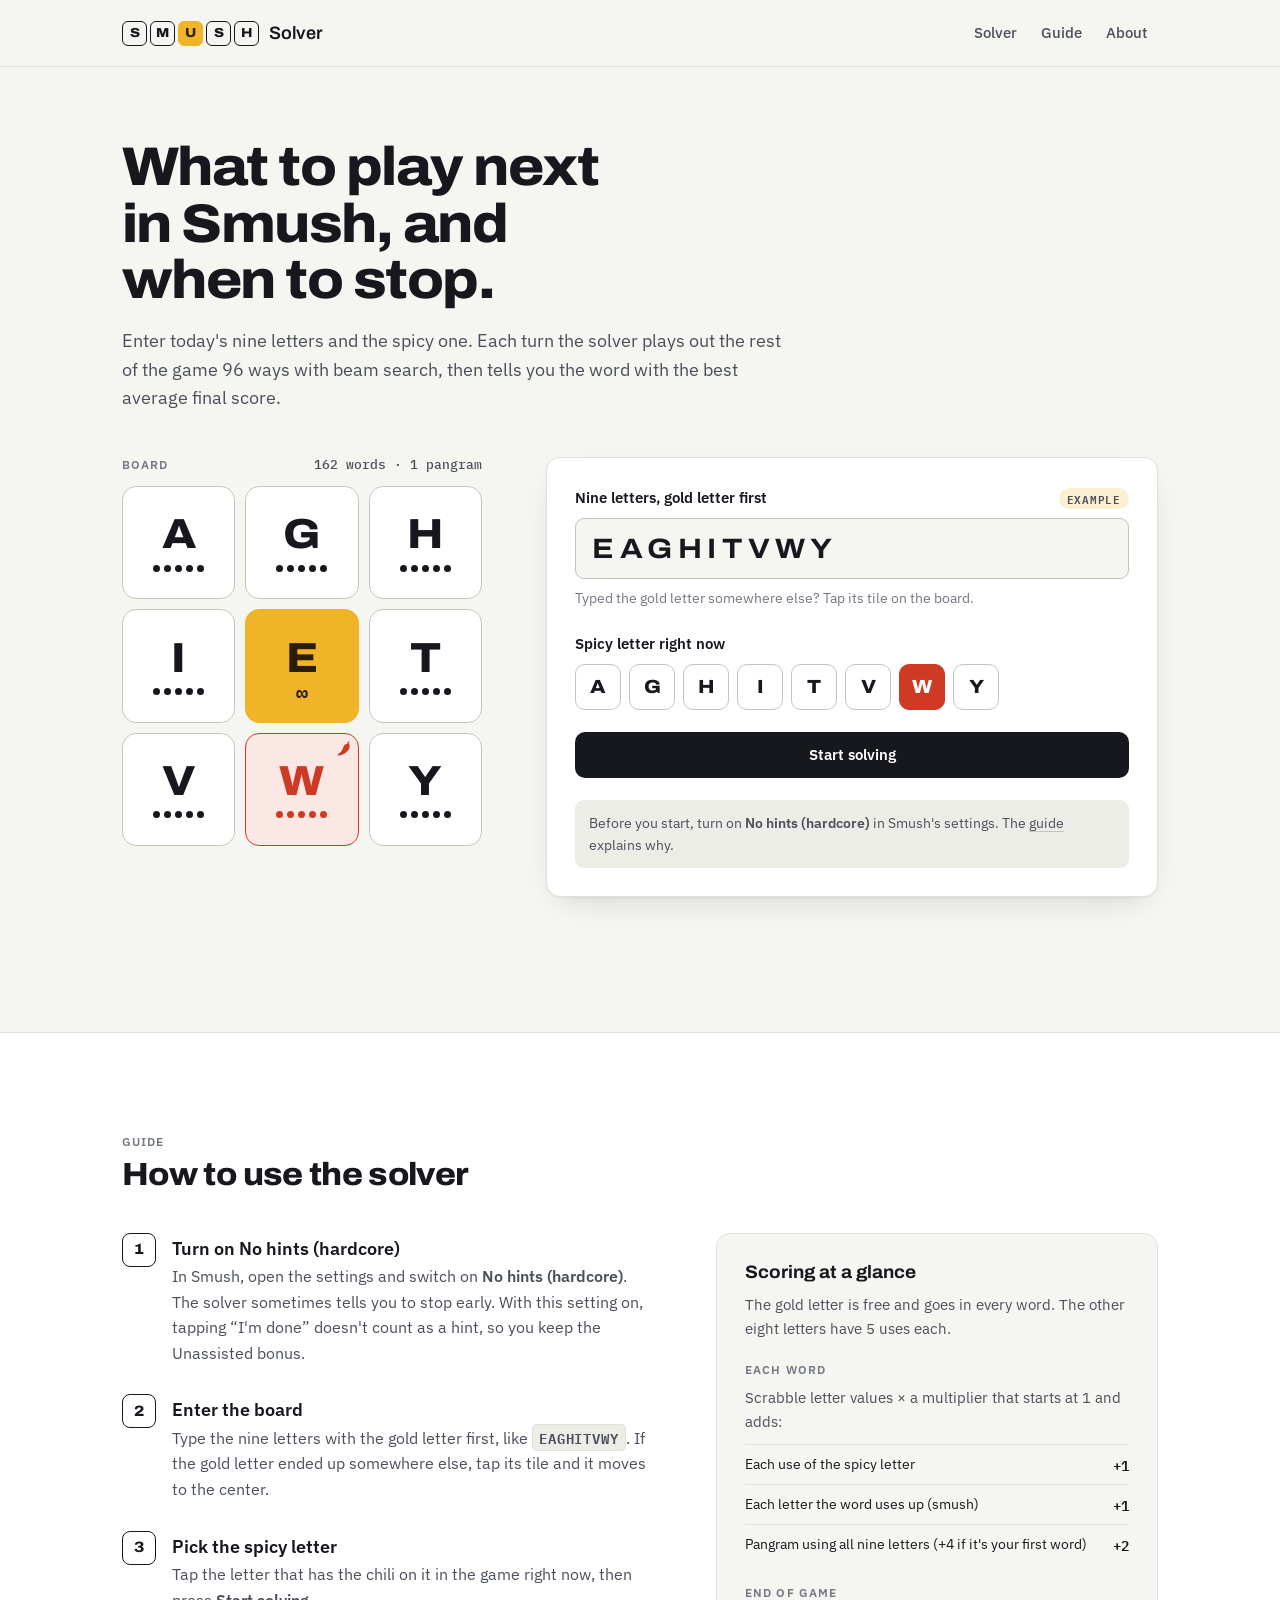
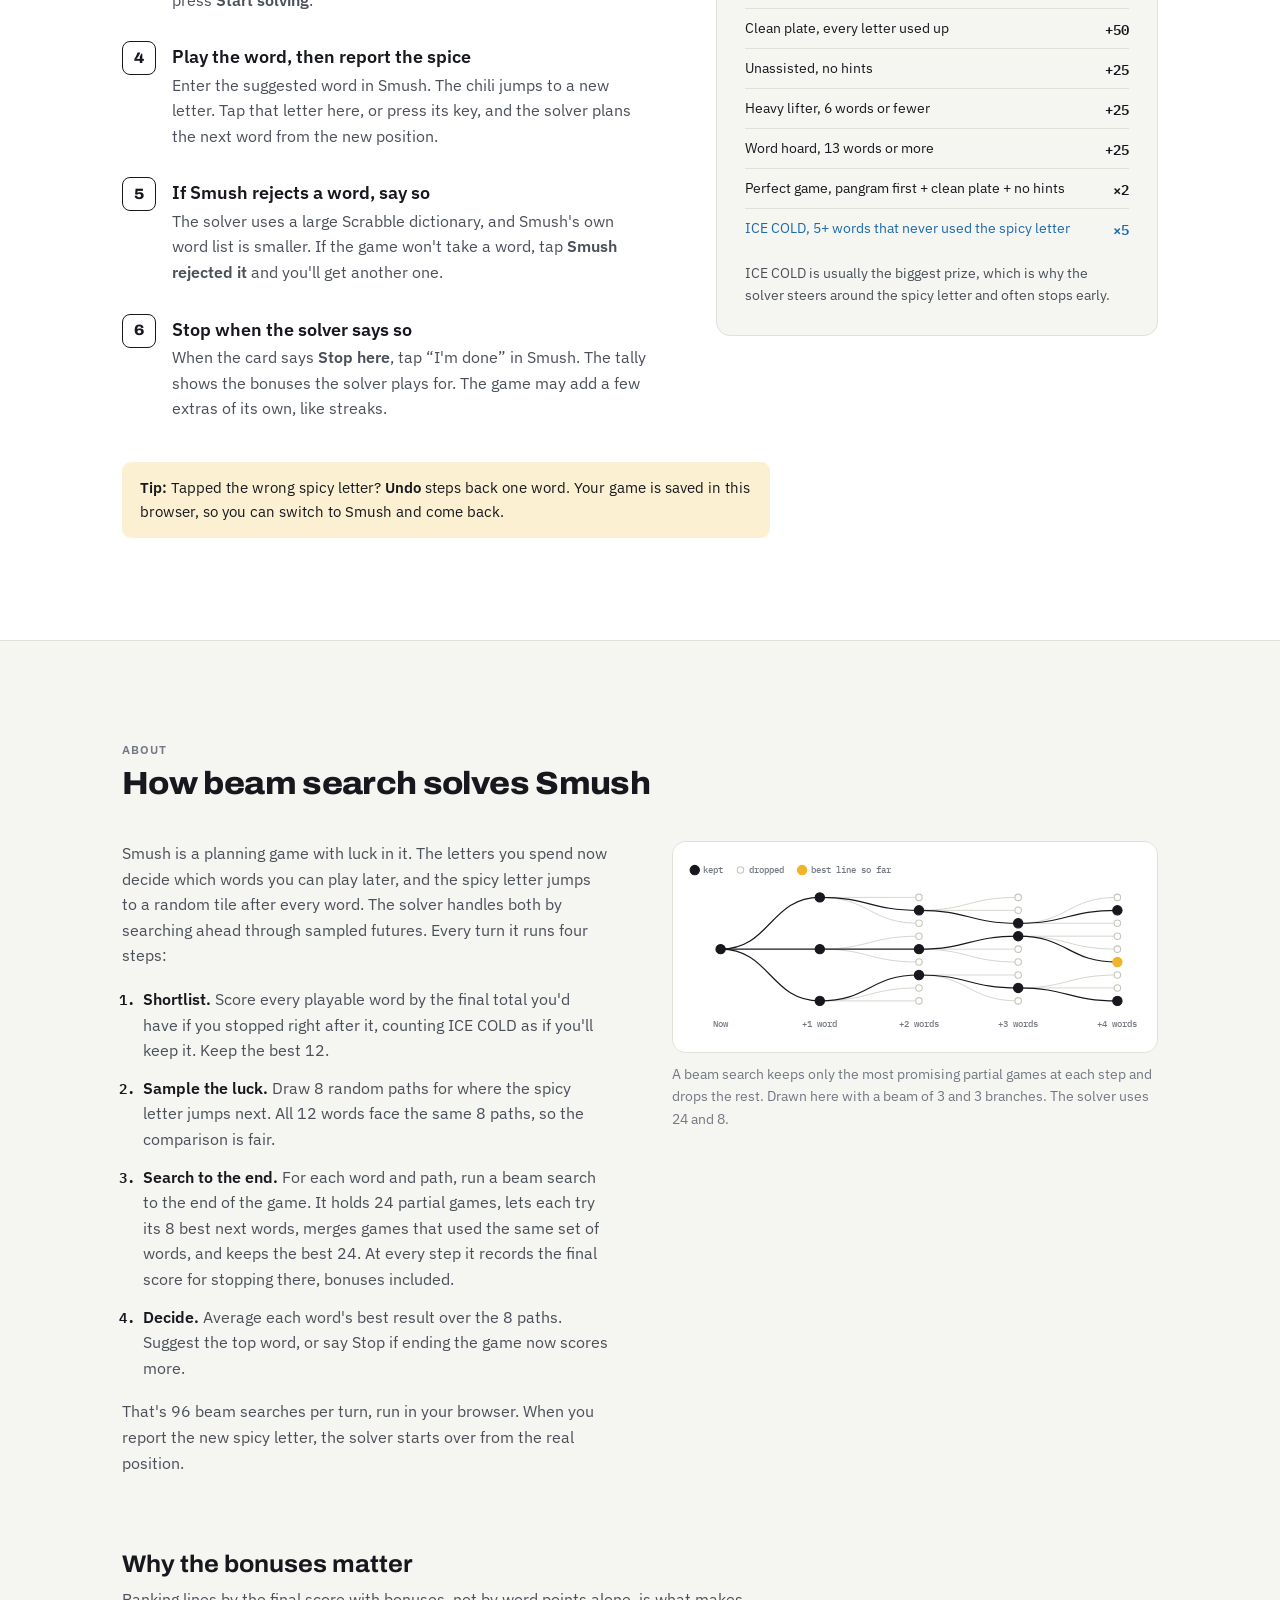
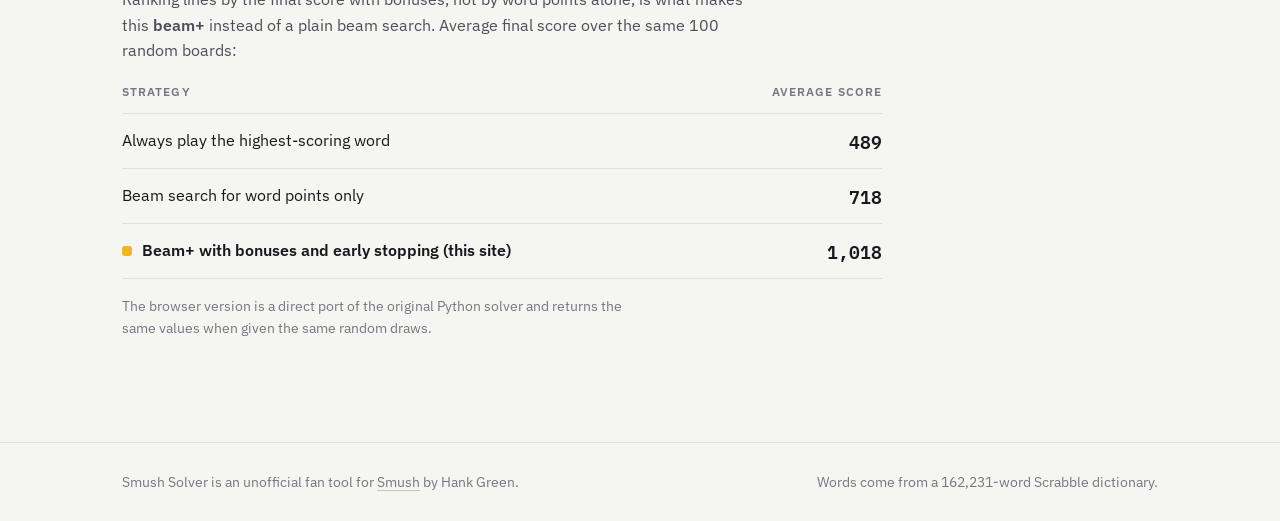
==== index.html @ 4de95fb4 "Smush Solver site" ====
<!doctype html>
<html lang="en">
<head>
<meta charset="utf-8">
<meta name="viewport" content="width=device-width, initial-scale=1, viewport-fit=cover">
<title>Smush Solver</title>
<meta name="claude:viewport-fit-sides" content="cover">
<meta name="description" content="Enter today's Smush letters and get the best word to play each turn, picked by beam search.">
<link rel="preconnect" href="https://fonts.googleapis.com">
<link rel="preconnect" href="https://fonts.gstatic.com" crossorigin>
<link rel="stylesheet" href="https://fonts.googleapis.com/css2?family=Archivo:wdth,wght@62..125,100..900&family=IBM+Plex+Mono:wght@400;500;600&family=IBM+Plex+Sans:wght@400;500;600&display=swap">
<link rel="stylesheet" href="style.css">
</head>
<body>

<header class="topbar">
  <div class="wrap topbar-in">
    <a class="brand" href="#top" aria-label="Smush Solver, back to top">
      <span class="brand-tiles" aria-hidden="true"><i>S</i><i>M</i><i class="gold">U</i><i>S</i><i>H</i></span>
      <span class="brand-word">Solver</span>
    </a>
    <nav class="nav" aria-label="Sections">
      <a href="#solver">Solver</a>
      <a href="#guide">Guide</a>
      <a href="#about">About</a>
    </nav>
  </div>
</header>

<main id="top">
  <section class="intro wrap">
    <h1>What to play next in Smush, and when to stop.</h1>
    <p class="lede">Enter today's nine letters and the spicy one. Each turn the solver plays out the rest of the game 96 ways with beam search, then tells you the word with the best average final score.</p>
  </section>

  <section id="solver" class="solver wrap" aria-label="Solver">
    <div class="board-col">
      <div class="board-head">
        <span class="label">Board</span>
        <span id="board-meta" class="board-meta"></span>
      </div>
      <div id="board" class="board" role="group" aria-label="Letter tiles"></div>
      <dl id="stats" class="stats" hidden>
        <div><dt>Word points</dt><dd id="st-points">0</dd></div>
        <div><dt>Words</dt><dd id="st-words">0</dd></div>
        <div><dt>Ice cold</dt><dd id="st-ice">–</dd></div>
        <div><dt>If you stop now</dt><dd id="st-total">–</dd></div>
      </dl>
      <ul id="board-key" class="board-key" hidden>
        <li><span class="key-dot" aria-hidden="true"></span>Use left</li>
        <li><span class="key-dot ring" aria-hidden="true"></span>Spent by the suggested word</li>
      </ul>
    </div>

    <div class="turn-col">
      <form id="setup" class="card setup" novalidate>
        <div class="field">
          <div class="field-top">
            <label for="letters">Nine letters, gold letter first</label>
            <span id="example-tag" class="tag">Example</span>
          </div>
          <input id="letters" name="letters" type="text" inputmode="text" autocomplete="off" autocorrect="off"
                 autocapitalize="characters" spellcheck="false" maxlength="12" value="EAGHITVWY"
                 aria-describedby="letters-help">
          <p id="letters-help" class="help">Typed the gold letter somewhere else? Tap its tile on the board.</p>
        </div>
        <fieldset class="field">
          <legend>Spicy letter right now</legend>
          <div id="spice-pick" class="chips"></div>
        </fieldset>
        <p id="setup-error" class="error" role="alert"></p>
        <button id="start" class="btn primary" type="submit">Start solving</button>
        <p class="note">Before you start, turn on <b>No hints (hardcore)</b> in Smush's settings. The <a href="#guide">guide</a> explains why.</p>
      </form>

      <div id="turn" class="card turn" hidden tabindex="-1" aria-live="polite"></div>
    </div>

    <section id="log-card" class="log-card" hidden aria-label="Words played">
      <h2 class="label">Words played</h2>
      <ol id="log" class="log"></ol>
    </section>
  </section>

  <section id="guide" class="guide">
    <div class="wrap">
      <header class="section-head">
        <p class="label">Guide</p>
        <h2>How to use the solver</h2>
      </header>
      <div class="guide-grid">
        <ol class="steps">
          <li>
            <h3>Turn on No hints (hardcore)</h3>
            <p>In Smush, open the settings and switch on <b>No hints (hardcore)</b>. The solver sometimes tells you to stop early. With this setting on, tapping “I'm done” doesn't count as a hint, so you keep the Unassisted bonus.</p>
          </li>
          <li>
            <h3>Enter the board</h3>
            <p>Type the nine letters with the gold letter first, like <span class="kbd">EAGHITVWY</span>. If the gold letter ended up somewhere else, tap its tile and it moves to the center.</p>
          </li>
          <li>
            <h3>Pick the spicy letter</h3>
            <p>Tap the letter that has the chili on it in the game right now, then press <b>Start solving</b>.</p>
          </li>
          <li>
            <h3>Play the word, then report the spice</h3>
            <p>Enter the suggested word in Smush. The chili jumps to a new letter. Tap that letter here, or press its key, and the solver plans the next word from the new position.</p>
          </li>
          <li>
            <h3>If Smush rejects a word, say so</h3>
            <p>The solver uses a large Scrabble dictionary, and Smush's own word list is smaller. If the game won't take a word, tap <b>Smush rejected it</b> and you'll get another one.</p>
          </li>
          <li>
            <h3>Stop when the solver says so</h3>
            <p>When the card says <b>Stop here</b>, tap “I'm done” in Smush. The tally shows the bonuses the solver plays for. The game may add a few extras of its own, like streaks.</p>
          </li>
        </ol>
        <aside class="ref card" aria-labelledby="ref-title">
          <h3 id="ref-title">Scoring at a glance</h3>
          <p>The gold letter is free and goes in every word. The other eight letters have 5 uses each.</p>
          <p class="ref-sub">Each word</p>
          <p>Scrabble letter values × a multiplier that starts at 1 and adds:</p>
          <table class="ref-table">
            <tbody>
              <tr><th>Each use of the spicy letter</th><td>+1</td></tr>
              <tr><th>Each letter the word uses up (smush)</th><td>+1</td></tr>
              <tr><th>Pangram using all nine letters (+4 if it's your first word)</th><td>+2</td></tr>
            </tbody>
          </table>
          <p class="ref-sub">End of game</p>
          <table class="ref-table">
            <tbody>
              <tr><th>Clean plate, every letter used up</th><td>+50</td></tr>
              <tr><th>Unassisted, no hints</th><td>+25</td></tr>
              <tr><th>Heavy lifter, 6 words or fewer</th><td>+25</td></tr>
              <tr><th>Word hoard, 13 words or more</th><td>+25</td></tr>
              <tr><th>Perfect game, pangram first + clean plate + no hints</th><td>×2</td></tr>
              <tr class="ice"><th>ICE COLD, 5+ words that never used the spicy letter</th><td>×5</td></tr>
            </tbody>
          </table>
          <p class="ref-foot">ICE COLD is usually the biggest prize, which is why the solver steers around the spicy letter and often stops early.</p>
        </aside>
      </div>
      <p class="tip"><b>Tip:</b> Tapped the wrong spicy letter? <b>Undo</b> steps back one word. Your game is saved in this browser, so you can switch to Smush and come back.</p>
    </div>
  </section>

  <section id="about" class="about">
    <div class="wrap">
      <header class="section-head">
        <p class="label">About</p>
        <h2>How beam search solves Smush</h2>
      </header>
      <div class="about-grid">
        <div class="about-text">
          <p>Smush is a planning game with luck in it. The letters you spend now decide which words you can play later, and the spicy letter jumps to a random tile after every word. The solver handles both by searching ahead through sampled futures. Every turn it runs four steps:</p>
          <ol class="process">
            <li><b>Shortlist.</b> Score every playable word by the final total you'd have if you stopped right after it, counting ICE COLD as if you'll keep it. Keep the best 12.</li>
            <li><b>Sample the luck.</b> Draw 8 random paths for where the spicy letter jumps next. All 12 words face the same 8 paths, so the comparison is fair.</li>
            <li><b>Search to the end.</b> For each word and path, run a beam search to the end of the game. It holds 24 partial games, lets each try its 8 best next words, merges games that used the same set of words, and keeps the best 24. At every step it records the final score for stopping there, bonuses included.</li>
            <li><b>Decide.</b> Average each word's best result over the 8 paths. Suggest the top word, or say Stop if ending the game now scores more.</li>
          </ol>
          <p>That's 96 beam searches per turn, run in your browser. When you report the new spicy letter, the solver starts over from the real position.</p>
        </div>
        <figure class="beam-fig">
          <div class="fig-scroll"><svg id="beam-svg" viewBox="0 0 640 250" role="img" aria-labelledby="beam-cap"></svg></div>
          <figcaption id="beam-cap">A beam search keeps only the most promising partial games at each step and drops the rest. Drawn here with a beam of 3 and 3 branches. The solver uses 24 and 8.</figcaption>
        </figure>
      </div>
      <div class="results">
        <h3>Why the bonuses matter</h3>
        <p>Ranking lines by the final score with bonuses, not by word points alone, is what makes this <b>beam+</b> instead of a plain beam search. Average final score over the same 100 random boards:</p>
        <table class="results-table">
          <thead><tr><th scope="col">Strategy</th><th scope="col">Average score</th></tr></thead>
          <tbody>
            <tr><th scope="row">Always play the highest-scoring word</th><td>489</td></tr>
            <tr><th scope="row">Beam search for word points only</th><td>718</td></tr>
            <tr class="hl"><th scope="row">Beam+ with bonuses and early stopping (this site)</th><td>1,018</td></tr>
          </tbody>
        </table>
        <p class="fine">The browser version is a direct port of the original Python solver and returns the same values when given the same random draws.</p>
      </div>
    </div>
  </section>
</main>

<footer class="foot">
  <div class="wrap foot-in">
    <p>Smush Solver is an unofficial fan tool for <a href="https://hankgreen.com/smush" target="_blank" rel="noopener">Smush</a> by Hank Green.</p>
    <p>Words come from a 162,231-word Scrabble dictionary.</p>
  </div>
</footer>

<script src="words.js"></script>
<script src="smush.js"></script>
<script src="app.js"></script>
</body>
</html>
---- style.css ----
/* Layout: one reading column. The solver is a two-pane workbench (board on the
   left, the current turn and played words on the right) that stacks on phones
   with the turn card first. Gold marks the hub letter, red the spicy letter,
   blue ICE COLD. Everything else stays ink on paper. */
:root {
  --bg: #F5F5F1;
  --surface: #FFFFFF;
  --sunken: #EDEDE7;
  --ink: #16181D;
  --ink-2: #4A4F59;
  --muted: #737882;
  --line: #E1E0D9;
  --line-strong: #C6C5BC;
  --gold: #F0B429;
  --gold-ink: #2A1D00;
  --gold-soft: #FBF0D2;
  --spice: #CF3A24;
  --spice-soft: #FBE8E4;
  --on-spice: #FFFFFF;
  --ice: #1D6AAA;
  --btn: #16181D;
  --btn-ink: #FFFFFF;
  --shadow: 0 1px 2px rgba(22, 24, 29, .05), 0 12px 32px -16px rgba(22, 24, 29, .22);

  --font-display: "Archivo", "Helvetica Neue", Arial, system-ui, sans-serif;
  --font-body: "IBM Plex Sans", system-ui, -apple-system, "Segoe UI", Roboto, sans-serif;
  --font-mono: "IBM Plex Mono", ui-monospace, SFMono-Regular, Menlo, Consolas, monospace;

  --step--1: .8125rem;
  --step-0: 1rem;
  --step-1: 1.125rem;
  --step-2: 1.5rem;
  --step-3: 2rem;
  --step-4: clamp(2.1rem, 1.3rem + 3.2vw, 3.4rem);

  --radius: 14px;
  --radius-sm: 9px;
  --maxw: 1100px;
  --gutter: max(16px, env(safe-area-inset-left, 0px));
  --gutter-r: max(16px, env(safe-area-inset-right, 0px));
}

@media (prefers-color-scheme: dark) {
  :root:not([data-theme="light"]) {
    --bg: #111215;
    --surface: #191B1F;
    --sunken: #23262B;
    --ink: #EDECE7;
    --ink-2: #B4B7BE;
    --muted: #8B8F98;
    --line: #2A2D33;
    --line-strong: #3D4149;
    --gold: #F0B429;
    --gold-ink: #2A1D00;
    --gold-soft: #3A2F12;
    --spice: #FF6E55;
    --spice-soft: #3A1B16;
    --on-spice: #1A0702;
    --ice: #72B6F0;
    --btn: #EDECE7;
    --btn-ink: #111215;
    --shadow: 0 1px 2px rgba(0, 0, 0, .3), 0 12px 32px -16px rgba(0, 0, 0, .6);
    color-scheme: dark;
  }
}

:root[data-theme="dark"] {
  --bg: #111215;
  --surface: #191B1F;
  --sunken: #23262B;
  --ink: #EDECE7;
  --ink-2: #B4B7BE;
  --muted: #8B8F98;
  --line: #2A2D33;
  --line-strong: #3D4149;
  --gold: #F0B429;
  --gold-ink: #2A1D00;
  --gold-soft: #3A2F12;
  --spice: #FF6E55;
  --spice-soft: #3A1B16;
  --on-spice: #1A0702;
  --ice: #72B6F0;
  --btn: #EDECE7;
  --btn-ink: #111215;
  --shadow: 0 1px 2px rgba(0, 0, 0, .3), 0 12px 32px -16px rgba(0, 0, 0, .6);
  color-scheme: dark;
}

/* --- base ------------------------------------------------------------------ */

*, *::before, *::after { box-sizing: border-box; }
html { -webkit-text-size-adjust: 100%; scroll-behavior: smooth; scroll-padding-top: 16px; }
body {
  margin: 0;
  background: var(--bg);
  color: var(--ink);
  font: 400 var(--step-0)/1.6 var(--font-body);
  -webkit-font-smoothing: antialiased;
}
[hidden] { display: none !important; }
img, svg { max-width: 100%; }
a { color: inherit; text-decoration-color: var(--line-strong); text-underline-offset: 3px; }
a:hover { text-decoration-color: currentColor; }
:focus-visible { outline: 2px solid var(--ink); outline-offset: 2px; }
button { font: inherit; color: inherit; }
b { font-weight: 600; }

.wrap {
  max-width: var(--maxw);
  margin-inline: auto;
  padding-left: var(--gutter);
  padding-right: var(--gutter-r);
}
@media (min-width: 700px) {
  .wrap {
    padding-left: max(32px, env(safe-area-inset-left, 0px));
    padding-right: max(32px, env(safe-area-inset-right, 0px));
  }
}

.label {
  margin: 0;
  font: 600 .75rem/1.2 var(--font-body);
  letter-spacing: .09em;
  text-transform: uppercase;
  color: var(--muted);
}

/* --- header ------------------------------------------------------------------ */

.topbar { border-bottom: 1px solid var(--line); }
.topbar-in {
  display: flex;
  align-items: center;
  justify-content: space-between;
  gap: 16px;
  padding-block: 14px;
}
.brand { display: inline-flex; align-items: center; gap: 10px; text-decoration: none; }
.brand-tiles { display: inline-flex; gap: 3px; }
.brand-tiles i {
  display: grid;
  place-items: center;
  width: 25px;
  height: 25px;
  border: 1.5px solid var(--ink);
  border-radius: 6px;
  font: 800 13px/1 var(--font-display);
  font-stretch: 112%;
  font-style: normal;
}
.brand-tiles i.gold { background: var(--gold); border-color: var(--gold); color: var(--gold-ink); }
.brand-word { font: 600 var(--step-1)/1 var(--font-display); letter-spacing: -.01em; }
.nav { display: flex; gap: 2px; }
.nav a {
  padding: 7px 11px;
  border-radius: 8px;
  color: var(--ink-2);
  font-size: .9375rem;
  font-weight: 500;
  text-decoration: none;
}
.nav a:hover { background: var(--sunken); color: var(--ink); }
@media (max-width: 440px) {
  .brand-tiles i { width: 21px; height: 21px; font-size: 11px; border-radius: 5px; }
  .brand-word { font-size: 1rem; }
  .nav a { padding: 6px 7px; font-size: .875rem; }
}

/* --- intro ------------------------------------------------------------------- */

.intro { padding-block: clamp(36px, 6vw, 72px) clamp(28px, 4vw, 44px); }
.intro h1 {
  margin: 0;
  max-width: 17ch;
  font: 800 var(--step-4)/1.04 var(--font-display);
  font-stretch: 108%;
  letter-spacing: -.028em;
  text-wrap: balance;
}
.lede { margin: 18px 0 0; max-width: 60ch; color: var(--ink-2); font-size: var(--step-1); }

/* --- solver layout ------------------------------------------------------------ */

.solver {
  display: grid;
  grid-template-columns: minmax(0, 360px) minmax(0, 1fr);
  grid-template-areas: "board turn" "board log";
  grid-template-rows: auto 1fr;
  column-gap: clamp(28px, 5vw, 64px);
  row-gap: 32px;
  padding-bottom: clamp(56px, 8vw, 104px);
}
.board-col { grid-area: board; align-self: start; position: sticky; top: 20px; min-width: 0; }
.turn-col { grid-area: turn; min-width: 0; }
.log-card { grid-area: log; min-width: 0; align-self: start; }
@media (max-width: 820px) {
  .solver {
    grid-template-columns: minmax(0, 1fr);
    grid-template-areas: "turn" "board" "log";
    grid-template-rows: auto;
  }
  .board-col { position: static; max-width: 420px; }
}

.card {
  background: var(--surface);
  border: 1px solid var(--line);
  border-radius: var(--radius);
  padding: clamp(18px, 3vw, 28px);
  box-shadow: var(--shadow);
}

/* --- board ------------------------------------------------------------------- */

.board-head {
  display: flex;
  align-items: baseline;
  justify-content: space-between;
  gap: 12px;
  margin-bottom: 12px;
}
.board-meta {
  font: 500 .8125rem/1.3 var(--font-mono);
  color: var(--ink-2);
  text-align: right;
}
.board { display: grid; grid-template-columns: repeat(3, minmax(0, 1fr)); gap: 10px; }

.tile {
  position: relative;
  aspect-ratio: 1;
  max-width: 100%;
  display: flex;
  flex-direction: column;
  align-items: center;
  justify-content: center;
  gap: 9px;
  padding: 0;
  border: 1.5px solid var(--line-strong);
  border-radius: var(--radius);
  background: var(--surface);
  color: var(--ink);
  cursor: pointer;
  transition: transform .12s ease;
}
.tile:disabled { cursor: default; color: var(--ink); }
.tile:not(:disabled):hover { transform: translateY(-2px); border-color: var(--ink); }
.tile-letter {
  font: 800 clamp(30px, 8.5vw, 42px)/1 var(--font-display);
  font-stretch: 110%;
}
.pips { display: flex; gap: 4px; height: 8px; align-items: center; }
.pips i { width: 7px; height: 7px; border-radius: 50%; background: currentColor; }
.pips i.spend { background: transparent; box-shadow: inset 0 0 0 1.5px currentColor; }
.pips i.off { background: transparent; box-shadow: inset 0 0 0 1.5px var(--line-strong); }
.hub-mark { display: none; font: 600 20px/8px var(--font-mono); }
.flag {
  position: absolute;
  top: 7px;
  left: 8px;
  font: 600 .625rem/1 var(--font-mono);
  letter-spacing: .08em;
  text-transform: uppercase;
}
.badge { position: absolute; top: 6px; right: 6px; width: 17px; height: 17px; color: var(--spice); }
.badge svg { display: block; width: 100%; height: 100%; }

.tile.is-hub { background: var(--gold); border-color: var(--gold); color: var(--gold-ink); }
.tile.is-hub .pips { display: none; }
.tile.is-hub .hub-mark { display: block; }
.tile.is-spicy { border-color: var(--spice); background: var(--spice-soft); }
.tile.is-spicy .tile-letter, .tile.is-spicy .pips { color: var(--spice); }
.tile.is-used { border-color: var(--ink); box-shadow: inset 0 0 0 1px var(--ink); }
.tile.is-spicy.is-used { border-color: var(--spice); box-shadow: inset 0 0 0 1px var(--spice); }
.tile.is-out { background: transparent; border-style: dashed; }
.tile.is-out .tile-letter { color: var(--muted); opacity: .5; }
.tile.is-empty { background: transparent; border-style: dashed; }
.tile.is-empty .pips { visibility: hidden; }

.stats {
  display: grid;
  grid-template-columns: repeat(2, minmax(0, 1fr));
  gap: 1px;
  margin: 18px 0 0;
  overflow: hidden;
  background: var(--line);
  border: 1px solid var(--line);
  border-radius: var(--radius-sm);
}
.stats > div { background: var(--surface); padding: 10px 14px; }
.stats dt { font-size: .75rem; color: var(--muted); }
.stats dd {
  margin: 2px 0 0;
  font: 600 var(--step-1)/1.25 var(--font-mono);
  font-variant-numeric: tabular-nums;
}
.stats dd.ice-on { color: var(--ice); }
.stats dd.ice-off { color: var(--muted); }
.board-key {
  display: flex;
  flex-wrap: wrap;
  gap: 6px 16px;
  margin: 14px 0 0;
  padding: 0;
  list-style: none;
  font-size: .8125rem;
  color: var(--muted);
}
.board-key li { display: inline-flex; align-items: center; gap: 6px; }
.key-dot { width: 8px; height: 8px; border-radius: 50%; background: var(--ink); }
.key-dot.ring { background: transparent; box-shadow: inset 0 0 0 1.5px var(--ink); }

/* --- setup ------------------------------------------------------------------- */

.setup { display: grid; gap: 22px; }
.field { display: grid; gap: 8px; min-width: 0; margin: 0; padding: 0; border: 0; }
.field-top { display: flex; align-items: center; justify-content: space-between; gap: 8px; }
.field label, .field legend { padding: 0; font-weight: 600; font-size: .9375rem; }
.field legend { margin-bottom: 8px; }
.tag {
  padding: 5px 8px;
  border-radius: 999px;
  background: var(--gold-soft);
  color: var(--ink-2);
  font: 600 .6875rem/1 var(--font-mono);
  letter-spacing: .07em;
  text-transform: uppercase;
}
#letters {
  width: 100%;
  min-width: 0;
  padding: 14px 16px;
  border: 1.5px solid var(--line-strong);
  border-radius: var(--radius-sm);
  background: var(--bg);
  color: var(--ink);
  font: 700 clamp(22px, 5vw, 28px)/1 var(--font-display);
  font-stretch: 112%;
  letter-spacing: .2em;
  text-transform: uppercase;
}
#letters:focus { outline: none; border-color: var(--ink); box-shadow: 0 0 0 3px var(--gold-soft); }
.help { margin: 0; font-size: .875rem; color: var(--muted); }
.error { margin: 0; color: var(--spice); font-size: .9375rem; font-weight: 500; }
.error:empty { display: none; }
.note {
  margin: 0;
  padding: 12px 14px;
  border-radius: var(--radius-sm);
  background: var(--sunken);
  color: var(--ink-2);
  font-size: .875rem;
}

.chips { display: flex; gap: clamp(4px, 1.4vw, 8px); }
.chip-btn {
  flex: 0 1 46px;
  min-width: 0;
  height: 46px;
  border: 1.5px solid var(--line-strong);
  border-radius: 10px;
  background: var(--surface);
  color: var(--ink);
  font: 800 19px/1 var(--font-display);
  font-stretch: 110%;
  cursor: pointer;
}
.chip-btn:hover { border-color: var(--spice); color: var(--spice); }
.chip-btn[aria-pressed="true"] { background: var(--spice); border-color: var(--spice); color: var(--on-spice); }

.btn {
  display: inline-flex;
  align-items: center;
  justify-content: center;
  gap: 8px;
  padding: 13px 20px;
  border: 1.5px solid transparent;
  border-radius: 10px;
  font-weight: 600;
  font-size: .9375rem;
  line-height: 1.2;
  cursor: pointer;
  transition: border-color .12s ease, color .12s ease, opacity .12s ease;
}
.btn.primary { background: var(--btn); color: var(--btn-ink); }
.btn.primary:hover { opacity: .88; }
.btn.ghost {
  padding: 9px 14px;
  background: transparent;
  border-color: var(--line-strong);
  color: var(--ink-2);
  font-size: .875rem;
}
.btn.ghost:hover { border-color: var(--ink); color: var(--ink); }

/* --- turn card ---------------------------------------------------------------- */

.turn { display: grid; gap: 18px; container-type: inline-size; }
.turn:focus { outline: none; }
.turn > * { margin: 0; }
.turn-top { display: flex; align-items: center; justify-content: space-between; gap: 8px; }
.big-word {
  font: 800 clamp(26px, calc(100cqi / (var(--len, 8) * .86)), 60px)/1 var(--font-display);
  font-stretch: 115%;
  letter-spacing: .02em;
  text-transform: uppercase;
  overflow-wrap: anywhere;
}
.big-word.quiet { color: var(--muted); }
.score-line { display: flex; flex-wrap: wrap; align-items: center; gap: 8px 12px; }
.pts { font: 700 var(--step-3)/1 var(--font-mono); font-variant-numeric: tabular-nums; }
.formula { font: 500 .875rem/1 var(--font-mono); color: var(--muted); }
.mchips { display: inline-flex; flex-wrap: wrap; gap: 6px; }
.mchip {
  padding: 5px 8px;
  border-radius: 999px;
  background: var(--sunken);
  color: var(--ink-2);
  font: 600 .75rem/1 var(--font-mono);
  white-space: nowrap;
}
.mchip.spice { background: var(--spice-soft); color: var(--spice); }
.mchip.gold { background: var(--gold-soft); color: var(--ink); }
.projection { color: var(--ink-2); font-size: .9375rem; }
.projection b { font-family: var(--font-mono); color: var(--ink); }
.divider { height: 1px; border: 0; background: var(--line); }
.ask-block { display: grid; gap: 10px; }
.ask { margin: 0; font-weight: 600; }
.ask small { display: block; color: var(--muted); font-size: .8125rem; font-weight: 400; }
.turn-actions { display: flex; flex-wrap: wrap; gap: 8px; }
.turn p.body { color: var(--ink-2); max-width: 56ch; }

.searching { font: 800 var(--step-3)/1 var(--font-display); font-stretch: 112%; color: var(--muted); }
.progress { height: 6px; overflow: hidden; border-radius: 999px; background: var(--sunken); }
.progress span { display: block; width: 0; height: 100%; border-radius: inherit; background: var(--ink); transition: width .12s linear; }
.small { font-size: .875rem; color: var(--muted); }

.tally { width: 100%; border-collapse: collapse; font-variant-numeric: tabular-nums; }
.tally th, .tally td { padding: 9px 0; border-bottom: 1px solid var(--line); }
.tally th { text-align: left; font-weight: 400; }
.tally td { text-align: right; font: 600 .9375rem var(--font-mono); }
.tally tr.ice th, .tally tr.ice td { color: var(--ice); }
.tally tr.total th, .tally tr.total td { border-bottom: 0; padding-top: 14px; font-weight: 600; }
.tally tr.total td { font-size: var(--step-3); font-weight: 700; }

/* --- played words ----------------------------------------------------------------- */

.log { margin: 12px 0 0; padding: 0; list-style: none; border-top: 1px solid var(--line); }
.log li {
  display: grid;
  grid-template-columns: 2em minmax(0, 1fr) auto;
  align-items: baseline;
  gap: 2px 12px;
  padding: 11px 0;
  border-bottom: 1px solid var(--line);
}
.log .n { font: 500 .8125rem var(--font-mono); color: var(--muted); }
.log .w {
  min-width: 0;
  font: 700 1rem/1.3 var(--font-display);
  font-stretch: 108%;
  letter-spacing: .04em;
  text-transform: uppercase;
  overflow-wrap: anywhere;
}
.log .p { font: 600 .9375rem var(--font-mono); text-align: right; font-variant-numeric: tabular-nums; }
.log .tags { grid-column: 2 / -1; display: flex; flex-wrap: wrap; gap: 4px; }
.log .tags:empty { display: none; }
.log li.rejected .w { color: var(--muted); text-decoration: line-through; }
.log li.rejected .p { color: var(--muted); }
.log li.empty { display: block; color: var(--muted); font-size: .9375rem; }

/* --- guide ------------------------------------------------------------------------ */

.guide, .about { padding-block: clamp(56px, 8vw, 104px); }
.guide { background: var(--surface); border-block: 1px solid var(--line); }
.section-head h2 {
  margin: 8px 0 0;
  font: 800 var(--step-3)/1.1 var(--font-display);
  font-stretch: 106%;
  letter-spacing: -.02em;
  text-wrap: balance;
}
.guide-grid {
  display: grid;
  grid-template-columns: minmax(0, 1.2fr) minmax(0, 1fr);
  gap: clamp(32px, 5vw, 72px);
  align-items: start;
  margin-top: 40px;
}
.steps { display: grid; gap: 28px; margin: 0; padding: 0; list-style: none; counter-reset: step; }
.steps li {
  display: grid;
  grid-template-columns: 34px minmax(0, 1fr);
  column-gap: 16px;
  counter-increment: step;
}
.steps li::before {
  content: counter(step);
  grid-row: span 2;
  display: grid;
  place-items: center;
  width: 34px;
  height: 34px;
  border: 1.5px solid var(--ink);
  border-radius: 8px;
  font: 800 15px/1 var(--font-display);
  font-stretch: 110%;
}
.steps h3 { margin: 4px 0 4px; font: 600 var(--step-1)/1.3 var(--font-body); }
.steps p { margin: 0; max-width: 60ch; color: var(--ink-2); }
.kbd {
  padding: 1px 6px;
  border: 1px solid var(--line);
  border-radius: 5px;
  background: var(--sunken);
  font: 600 .875em var(--font-mono);
  letter-spacing: .06em;
}

.ref { background: var(--bg); box-shadow: none; }
.ref h3 { margin: 0 0 10px; font: 700 var(--step-1)/1.2 var(--font-display); font-stretch: 105%; }
.ref p { margin: 0 0 10px; color: var(--ink-2); font-size: .9375rem; }
.ref .ref-sub {
  margin: 22px 0 8px;
  font: 600 .75rem/1.2 var(--font-body);
  letter-spacing: .09em;
  text-transform: uppercase;
  color: var(--muted);
}
.ref-table { width: 100%; border-collapse: collapse; font-size: .875rem; }
.ref-table th, .ref-table td { padding: 8px 0; border-top: 1px solid var(--line); vertical-align: top; }
.ref-table th { padding-right: 12px; text-align: left; font-weight: 400; }
.ref-table td { text-align: right; font: 600 .875rem var(--font-mono); white-space: nowrap; }
.ref-table tr.ice th, .ref-table tr.ice td { color: var(--ice); }
.ref .ref-foot { margin: 14px 0 0; font-size: .875rem; }
.tip {
  max-width: 72ch;
  margin: 40px 0 0;
  padding: 14px 18px;
  border-radius: var(--radius-sm);
  background: var(--gold-soft);
  font-size: .9375rem;
}

/* --- about ------------------------------------------------------------------------ */

.about-grid {
  display: grid;
  grid-template-columns: minmax(0, 1fr) minmax(0, 1fr);
  gap: clamp(32px, 5vw, 72px);
  align-items: start;
  margin-top: 40px;
}
.about-text > p { margin: 0 0 18px; max-width: 62ch; color: var(--ink-2); }
.process { display: grid; gap: 12px; margin: 0 0 18px; padding-left: 1.3em; color: var(--ink-2); }
.process li::marker { font: 600 .9em var(--font-mono); color: var(--ink); }
.process b { color: var(--ink); }
.beam-fig { margin: 0; min-width: 0; }
.fig-scroll {
  overflow-x: auto;
  padding: 18px 16px 12px;
  border: 1px solid var(--line);
  border-radius: var(--radius);
  background: var(--surface);
}
#beam-svg { display: block; width: 100%; min-width: 460px; height: auto; }
.beam-fig figcaption { max-width: 60ch; margin-top: 10px; color: var(--muted); font-size: .875rem; }
.bm-edge { fill: none; stroke: var(--line-strong); stroke-width: 1; }
.bm-edge.kept { stroke: var(--ink); stroke-width: 1.6; }
.bm-node { fill: var(--surface); stroke: var(--line-strong); stroke-width: 1.5; }
.bm-node.kept { fill: var(--ink); stroke: var(--ink); }
.bm-node.best { fill: var(--gold); stroke: var(--gold); }
.bm-text { fill: var(--muted); font: 500 12px var(--font-mono); }

.results { max-width: 760px; margin-top: 56px; }
.results h3 { margin: 0 0 8px; font: 700 var(--step-2)/1.2 var(--font-display); font-stretch: 105%; }
.results > p { margin: 0; color: var(--ink-2); max-width: 64ch; }
.results-table { width: 100%; margin-top: 18px; border-collapse: collapse; }
.results-table th, .results-table td { padding: 12px 0; border-bottom: 1px solid var(--line); text-align: left; font-weight: 400; }
.results-table thead th {
  padding-top: 0;
  font-size: .75rem;
  font-weight: 600;
  letter-spacing: .09em;
  text-transform: uppercase;
  color: var(--muted);
}
.results-table thead th:last-child, .results-table td {
  text-align: right;
  white-space: nowrap;
  padding-left: 16px;
}
.results-table td { font: 600 var(--step-1) var(--font-mono); font-variant-numeric: tabular-nums; }
.results-table tr.hl th { font-weight: 600; }
.results-table tr.hl th::before {
  content: "";
  display: inline-block;
  width: 10px;
  height: 10px;
  margin-right: 10px;
  border-radius: 3px;
  background: var(--gold);
}
.fine { margin-top: 16px !important; color: var(--muted) !important; font-size: .875rem; }

@media (max-width: 820px) {
  .guide-grid, .about-grid { grid-template-columns: minmax(0, 1fr); }
}

/* --- footer ------------------------------------------------------------------------ */

.foot { padding-block: 28px; border-top: 1px solid var(--line); color: var(--muted); font-size: .875rem; }
.foot-in { display: flex; flex-wrap: wrap; justify-content: space-between; gap: 8px 24px; }
.foot p { margin: 0; }

@media (prefers-reduced-motion: reduce) {
  html { scroll-behavior: auto; }
  *, *::before, *::after { transition: none !important; animation: none !important; }
}
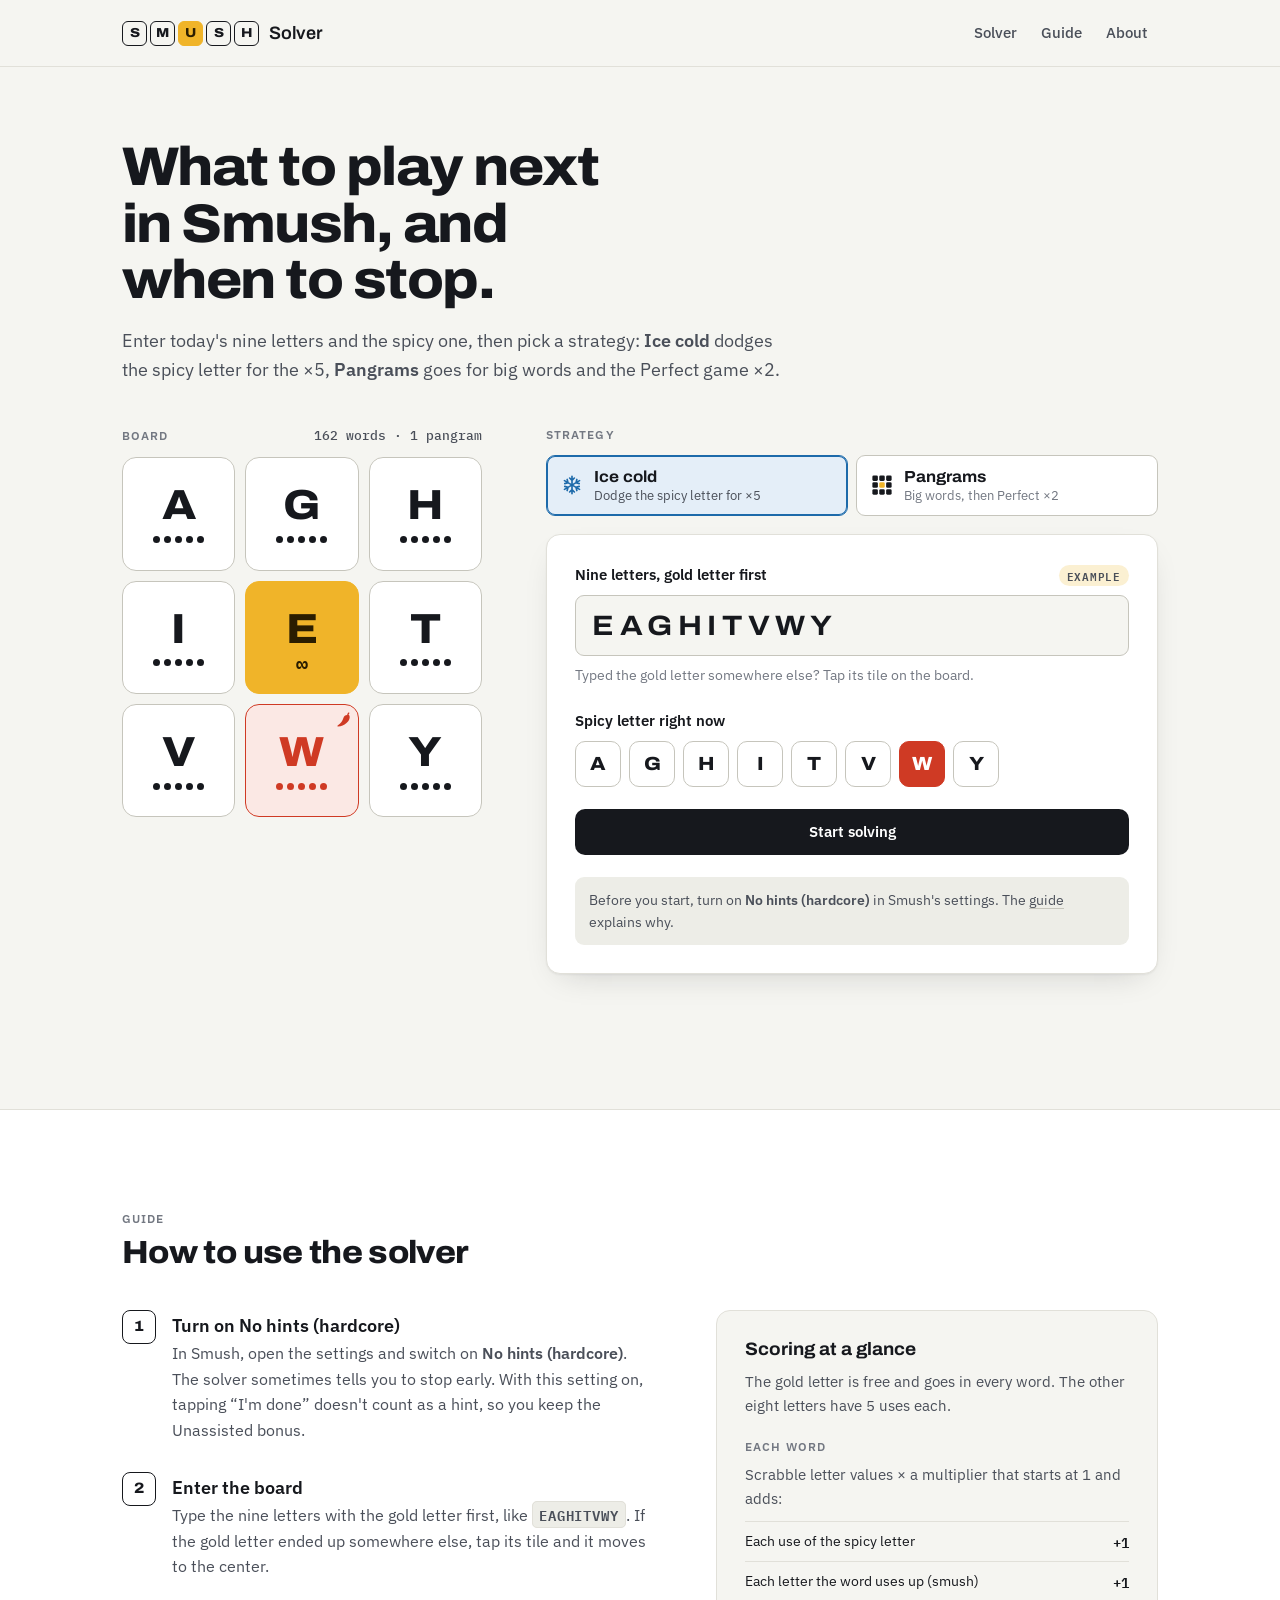
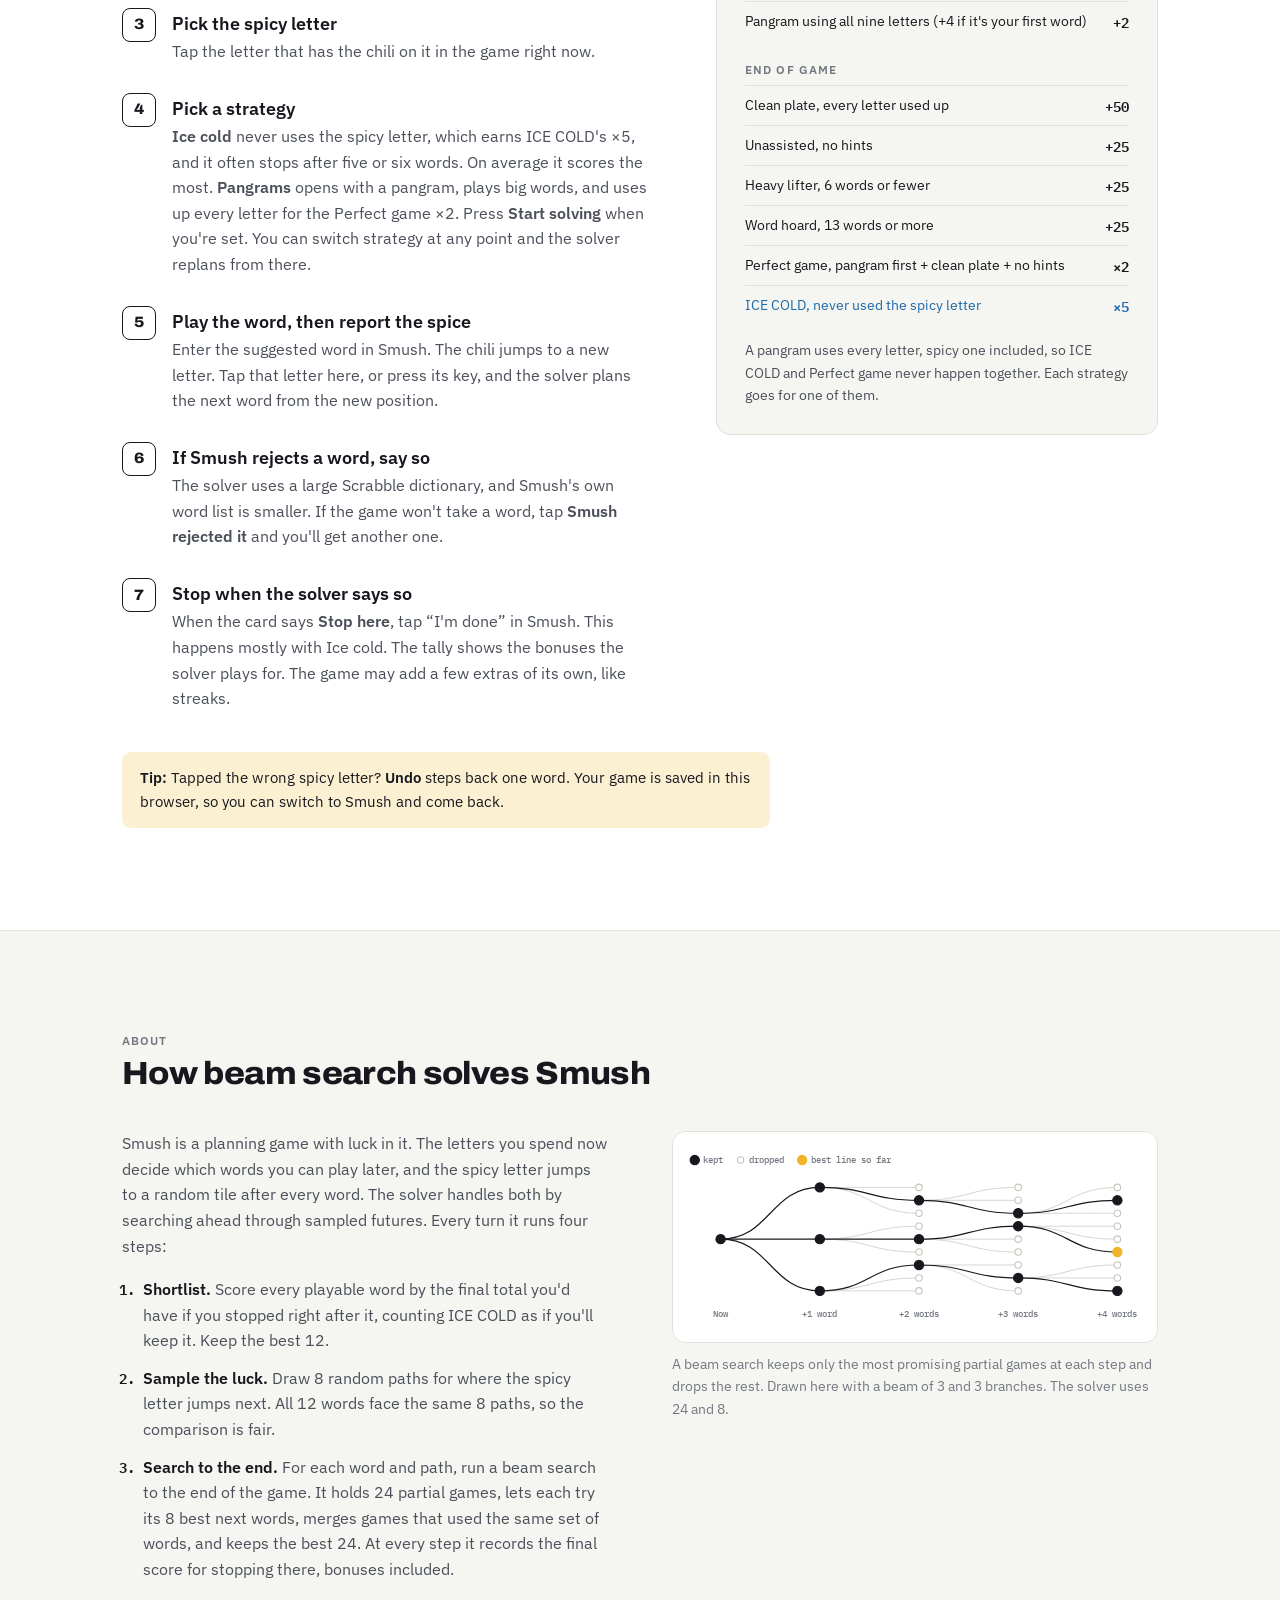
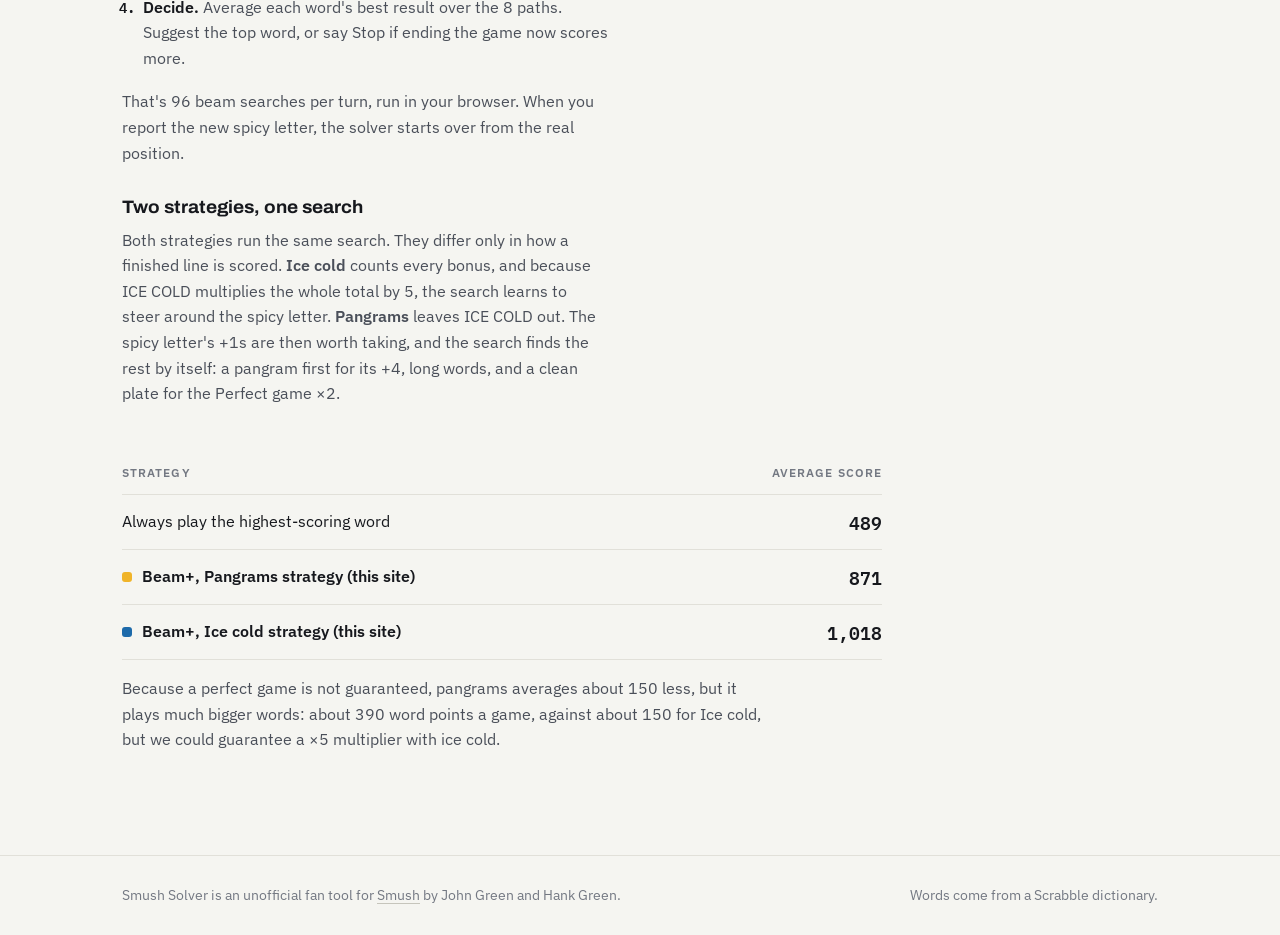
==== commit 73a09204: "add pangram mode" ====
--- a/index.html
+++ b/index.html
@@ -5,7 +5,7 @@
 <meta name="viewport" content="width=device-width, initial-scale=1, viewport-fit=cover">
 <title>Smush Solver</title>
 <meta name="claude:viewport-fit-sides" content="cover">
-<meta name="description" content="Enter today's Smush letters and get the best word to play each turn, picked by beam search.">
+<meta name="description" content="Enter today's Smush letters and get the best word to play each turn, picked by beam search. Go for ICE COLD or for pangrams.">
 <link rel="preconnect" href="https://fonts.googleapis.com">
 <link rel="preconnect" href="https://fonts.gstatic.com" crossorigin>
 <link rel="stylesheet" href="https://fonts.googleapis.com/css2?family=Archivo:wdth,wght@62..125,100..900&family=IBM+Plex+Mono:wght@400;500;600&family=IBM+Plex+Sans:wght@400;500;600&display=swap">
@@ -30,7 +30,7 @@
 <main id="top">
   <section class="intro wrap">
     <h1>What to play next in Smush, and when to stop.</h1>
-    <p class="lede">Enter today's nine letters and the spicy one. Each turn the solver plays out the rest of the game 96 ways with beam search, then tells you the word with the best average final score.</p>
+    <p class="lede">Enter today's nine letters and the spicy one, then pick a strategy: <b>Ice cold</b> dodges the spicy letter for the ×5, <b>Pangrams</b> goes for big words and the Perfect game ×2.</p>
   </section>
 
   <section id="solver" class="solver wrap" aria-label="Solver">
@@ -43,7 +43,7 @@
       <dl id="stats" class="stats" hidden>
         <div><dt>Word points</dt><dd id="st-points">0</dd></div>
         <div><dt>Words</dt><dd id="st-words">0</dd></div>
-        <div><dt>Ice cold</dt><dd id="st-ice">–</dd></div>
+        <div><dt id="st-bonus-label">Ice cold</dt><dd id="st-bonus">–</dd></div>
         <div><dt>If you stop now</dt><dd id="st-total">–</dd></div>
       </dl>
       <ul id="board-key" class="board-key" hidden>
@@ -53,6 +53,24 @@
     </div>
 
     <div class="turn-col">
+      <fieldset id="mode" class="mode">
+        <legend class="label">Strategy</legend>
+        <div class="seg">
+          <label class="seg-opt cold">
+            <input type="radio" name="mode" value="cold" checked>
+            <svg class="seg-ico" viewBox="0 0 24 24" aria-hidden="true"><g fill="none" stroke="currentColor" stroke-width="1.8" stroke-linecap="round" stroke-linejoin="round"><path d="M12 2.5v19M9.4 4.4 12 7l2.6-2.6M9.4 19.6 12 17l2.6 2.6"/><path transform="rotate(60 12 12)" d="M12 2.5v19M9.4 4.4 12 7l2.6-2.6M9.4 19.6 12 17l2.6 2.6"/><path transform="rotate(-60 12 12)" d="M12 2.5v19M9.4 4.4 12 7l2.6-2.6M9.4 19.6 12 17l2.6 2.6"/></g></svg>
+            <span class="seg-name">Ice cold</span>
+            <span class="seg-sub">Dodge the spicy letter for ×5</span>
+          </label>
+          <label class="seg-opt pangram">
+            <input type="radio" name="mode" value="pangram">
+            <svg class="seg-ico" viewBox="0 0 24 24" aria-hidden="true"><g fill="currentColor"><rect x="1.5" y="1.5" width="6" height="6" rx="1.4"/><rect x="9" y="1.5" width="6" height="6" rx="1.4"/><rect x="16.5" y="1.5" width="6" height="6" rx="1.4"/><rect x="1.5" y="9" width="6" height="6" rx="1.4"/><rect class="hub" x="9" y="9" width="6" height="6" rx="1.4"/><rect x="16.5" y="9" width="6" height="6" rx="1.4"/><rect x="1.5" y="16.5" width="6" height="6" rx="1.4"/><rect x="9" y="16.5" width="6" height="6" rx="1.4"/><rect x="16.5" y="16.5" width="6" height="6" rx="1.4"/></g></svg>
+            <span class="seg-name">Pangrams</span>
+            <span class="seg-sub">Big words, then Perfect ×2</span>
+          </label>
+        </div>
+      </fieldset>
+
       <form id="setup" class="card setup" novalidate>
         <div class="field">
           <div class="field-top">
@@ -100,7 +118,11 @@
           </li>
           <li>
             <h3>Pick the spicy letter</h3>
-            <p>Tap the letter that has the chili on it in the game right now, then press <b>Start solving</b>.</p>
+            <p>Tap the letter that has the chili on it in the game right now.</p>
+          </li>
+          <li>
+            <h3>Pick a strategy</h3>
+            <p><b>Ice cold</b> never uses the spicy letter, which earns ICE COLD's ×5, and it often stops after five or six words. On average it scores the most. <b>Pangrams</b> opens with a pangram, plays big words, and uses up every letter for the Perfect game ×2. Press <b>Start solving</b> when you're set. You can switch strategy at any point and the solver replans from there.</p>
           </li>
           <li>
             <h3>Play the word, then report the spice</h3>
@@ -112,7 +134,7 @@
           </li>
           <li>
             <h3>Stop when the solver says so</h3>
-            <p>When the card says <b>Stop here</b>, tap “I'm done” in Smush. The tally shows the bonuses the solver plays for. The game may add a few extras of its own, like streaks.</p>
+            <p>When the card says <b>Stop here</b>, tap “I'm done” in Smush. This happens mostly with Ice cold. The tally shows the bonuses the solver plays for. The game may add a few extras of its own, like streaks.</p>
           </li>
         </ol>
         <aside class="ref card" aria-labelledby="ref-title">
@@ -135,10 +157,10 @@
               <tr><th>Heavy lifter, 6 words or fewer</th><td>+25</td></tr>
               <tr><th>Word hoard, 13 words or more</th><td>+25</td></tr>
               <tr><th>Perfect game, pangram first + clean plate + no hints</th><td>×2</td></tr>
-              <tr class="ice"><th>ICE COLD, 5+ words that never used the spicy letter</th><td>×5</td></tr>
+              <tr class="ice"><th>ICE COLD, never used the spicy letter</th><td>×5</td></tr>
             </tbody>
           </table>
-          <p class="ref-foot">ICE COLD is usually the biggest prize, which is why the solver steers around the spicy letter and often stops early.</p>
+          <p class="ref-foot">A pangram uses every letter, spicy one included, so ICE COLD and Perfect game never happen together. Each strategy goes for one of them.</p>
         </aside>
       </div>
       <p class="tip"><b>Tip:</b> Tapped the wrong spicy letter? <b>Undo</b> steps back one word. Your game is saved in this browser, so you can switch to Smush and come back.</p>
@@ -161,6 +183,8 @@
             <li><b>Decide.</b> Average each word's best result over the 8 paths. Suggest the top word, or say Stop if ending the game now scores more.</li>
           </ol>
           <p>That's 96 beam searches per turn, run in your browser. When you report the new spicy letter, the solver starts over from the real position.</p>
+          <h3 class="about-sub">Two strategies, one search</h3>
+          <p>Both strategies run the same search. They differ only in how a finished line is scored. <b>Ice cold</b> counts every bonus, and because ICE COLD multiplies the whole total by 5, the search learns to steer around the spicy letter. <b>Pangrams</b> leaves ICE COLD out. The spicy letter's +1s are then worth taking, and the search finds the rest by itself: a pangram first for its +4, long words, and a clean plate for the Perfect game ×2.</p>
         </div>
         <figure class="beam-fig">
           <div class="fig-scroll"><svg id="beam-svg" viewBox="0 0 640 250" role="img" aria-labelledby="beam-cap"></svg></div>
@@ -168,17 +192,15 @@
         </figure>
       </div>
       <div class="results">
-        <h3>Why the bonuses matter</h3>
-        <p>Ranking lines by the final score with bonuses, not by word points alone, is what makes this <b>beam+</b> instead of a plain beam search. Average final score over the same 100 random boards:</p>
         <table class="results-table">
           <thead><tr><th scope="col">Strategy</th><th scope="col">Average score</th></tr></thead>
           <tbody>
             <tr><th scope="row">Always play the highest-scoring word</th><td>489</td></tr>
-            <tr><th scope="row">Beam search for word points only</th><td>718</td></tr>
-            <tr class="hl"><th scope="row">Beam+ with bonuses and early stopping (this site)</th><td>1,018</td></tr>
+            <tr class="hl pangram"><th scope="row">Beam+, Pangrams strategy (this site)</th><td>871</td></tr>
+            <tr class="hl cold"><th scope="row">Beam+, Ice cold strategy (this site)</th><td>1,018</td></tr>
           </tbody>
         </table>
-        <p class="fine">The browser version is a direct port of the original Python solver and returns the same values when given the same random draws.</p>
+        <p class="results-note">Because a perfect game is not guaranteed, pangrams averages about 150 less, but it plays much bigger words: about 390 word points a game, against about 150 for Ice cold, but we could guarantee a ×5 multiplier with ice cold.</p>
       </div>
     </div>
   </section>
@@ -186,8 +208,8 @@
 
 <footer class="foot">
   <div class="wrap foot-in">
-    <p>Smush Solver is an unofficial fan tool for <a href="https://hankgreen.com/smush" target="_blank" rel="noopener">Smush</a> by Hank Green.</p>
-    <p>Words come from a 162,231-word Scrabble dictionary.</p>
+    <p>Smush Solver is an unofficial fan tool for <a href="https://hankgreen.com/smush" target="_blank" rel="noopener">Smush</a> by John Green and Hank Green.</p>
+    <p>Words come from a Scrabble dictionary.</p>
   </div>
 </footer>
 
--- a/style.css
+++ b/style.css
@@ -1,7 +1,7 @@
 /* Layout: one reading column. The solver is a two-pane workbench (board on the
    left, the current turn and played words on the right) that stacks on phones
-   with the turn card first. Gold marks the hub letter, red the spicy letter,
-   blue ICE COLD. Everything else stays ink on paper. */
+   with the turn card first. Gold marks the hub letter and pangrams, red the
+   spicy letter, blue ICE COLD. Everything else stays ink on paper. */
 :root {
   --bg: #F5F5F1;
   --surface: #FFFFFF;
@@ -18,6 +18,7 @@
   --spice-soft: #FBE8E4;
   --on-spice: #FFFFFF;
   --ice: #1D6AAA;
+  --ice-soft: #E4EEF8;
   --btn: #16181D;
   --btn-ink: #FFFFFF;
   --shadow: 0 1px 2px rgba(22, 24, 29, .05), 0 12px 32px -16px rgba(22, 24, 29, .22);
@@ -57,6 +58,7 @@
     --spice-soft: #3A1B16;
     --on-spice: #1A0702;
     --ice: #72B6F0;
+    --ice-soft: #15263A;
     --btn: #EDECE7;
     --btn-ink: #111215;
     --shadow: 0 1px 2px rgba(0, 0, 0, .3), 0 12px 32px -16px rgba(0, 0, 0, .6);
@@ -80,6 +82,7 @@
   --spice-soft: #3A1B16;
   --on-spice: #1A0702;
   --ice: #72B6F0;
+  --ice-soft: #15263A;
   --btn: #EDECE7;
   --btn-ink: #111215;
   --shadow: 0 1px 2px rgba(0, 0, 0, .3), 0 12px 32px -16px rgba(0, 0, 0, .6);
@@ -166,6 +169,9 @@
   .brand-word { font-size: 1rem; }
   .nav a { padding: 6px 7px; font-size: .875rem; }
 }
+@media (max-width: 359px) {
+  .brand-word { display: none; }
+}
 
 /* --- intro ------------------------------------------------------------------- */
 
@@ -192,7 +198,7 @@
   padding-bottom: clamp(56px, 8vw, 104px);
 }
 .board-col { grid-area: board; align-self: start; position: sticky; top: 20px; min-width: 0; }
-.turn-col { grid-area: turn; min-width: 0; }
+.turn-col { grid-area: turn; min-width: 0; display: grid; gap: 18px; align-content: start; }
 .log-card { grid-area: log; min-width: 0; align-self: start; }
 @media (max-width: 820px) {
   .solver {
@@ -296,7 +302,7 @@
   font-variant-numeric: tabular-nums;
 }
 .stats dd.ice-on { color: var(--ice); }
-.stats dd.ice-off { color: var(--muted); }
+.stats dd.off { color: var(--muted); }
 .board-key {
   display: flex;
   flex-wrap: wrap;
@@ -310,6 +316,40 @@
 .board-key li { display: inline-flex; align-items: center; gap: 6px; }
 .key-dot { width: 8px; height: 8px; border-radius: 50%; background: var(--ink); }
 .key-dot.ring { background: transparent; box-shadow: inset 0 0 0 1.5px var(--ink); }
+
+/* --- strategy switch ----------------------------------------------------------- */
+
+.mode { min-width: 0; margin: 0; padding: 0; border: 0; }
+.mode legend { padding: 0; margin-bottom: 12px; }
+.seg { display: grid; grid-template-columns: repeat(2, minmax(0, 1fr)); gap: 8px; }
+.seg-opt {
+  position: relative;
+  display: grid;
+  grid-template-columns: auto minmax(0, 1fr);
+  align-items: center;
+  column-gap: 11px;
+  padding: 11px 14px;
+  border: 1.5px solid var(--line-strong);
+  border-radius: var(--radius-sm);
+  background: var(--surface);
+  cursor: pointer;
+  transition: border-color .12s ease, background-color .12s ease;
+}
+.seg-opt input { position: absolute; opacity: 0; pointer-events: none; }
+.seg-opt:hover { border-color: var(--ink); }
+.seg-opt:has(input:focus-visible) { outline: 2px solid var(--ink); outline-offset: 2px; }
+.seg-ico { grid-row: span 2; width: 22px; height: 22px; }
+.seg-name { font: 700 1rem/1.25 var(--font-display); font-stretch: 106%; }
+.seg-sub { font-size: .8125rem; line-height: 1.35; color: var(--muted); }
+.seg-opt.cold .seg-ico { color: var(--ice); }
+.seg-opt.pangram .seg-ico .hub { fill: var(--gold); }
+.seg-opt.cold:has(input:checked) { border-color: var(--ice); background: var(--ice-soft); box-shadow: inset 0 0 0 1px var(--ice); }
+.seg-opt.pangram:has(input:checked) { border-color: var(--gold); background: var(--gold-soft); box-shadow: inset 0 0 0 1px var(--gold); }
+.seg-opt:has(input:checked) .seg-sub { color: var(--ink-2); }
+@media (max-width: 380px) {
+  .seg-opt { grid-template-columns: minmax(0, 1fr); padding: 10px 12px; }
+  .seg-ico { grid-row: auto; margin-bottom: 6px; }
+}
 
 /* --- setup ------------------------------------------------------------------- */
 
@@ -557,6 +597,8 @@
 .process { display: grid; gap: 12px; margin: 0 0 18px; padding-left: 1.3em; color: var(--ink-2); }
 .process li::marker { font: 600 .9em var(--font-mono); color: var(--ink); }
 .process b { color: var(--ink); }
+.about-sub { margin: 30px 0 8px; font: 700 var(--step-1)/1.3 var(--font-display); font-stretch: 105%; }
+.about-text > .about-sub + p { margin-bottom: 0; }
 .beam-fig { margin: 0; min-width: 0; }
 .fig-scroll {
   overflow-x: auto;
@@ -603,6 +645,8 @@
   border-radius: 3px;
   background: var(--gold);
 }
+.results-table tr.hl.cold th::before { background: var(--ice); }
+.results .results-note { margin-top: 16px; }
 .fine { margin-top: 16px !important; color: var(--muted) !important; font-size: .875rem; }
 
 @media (max-width: 820px) {
